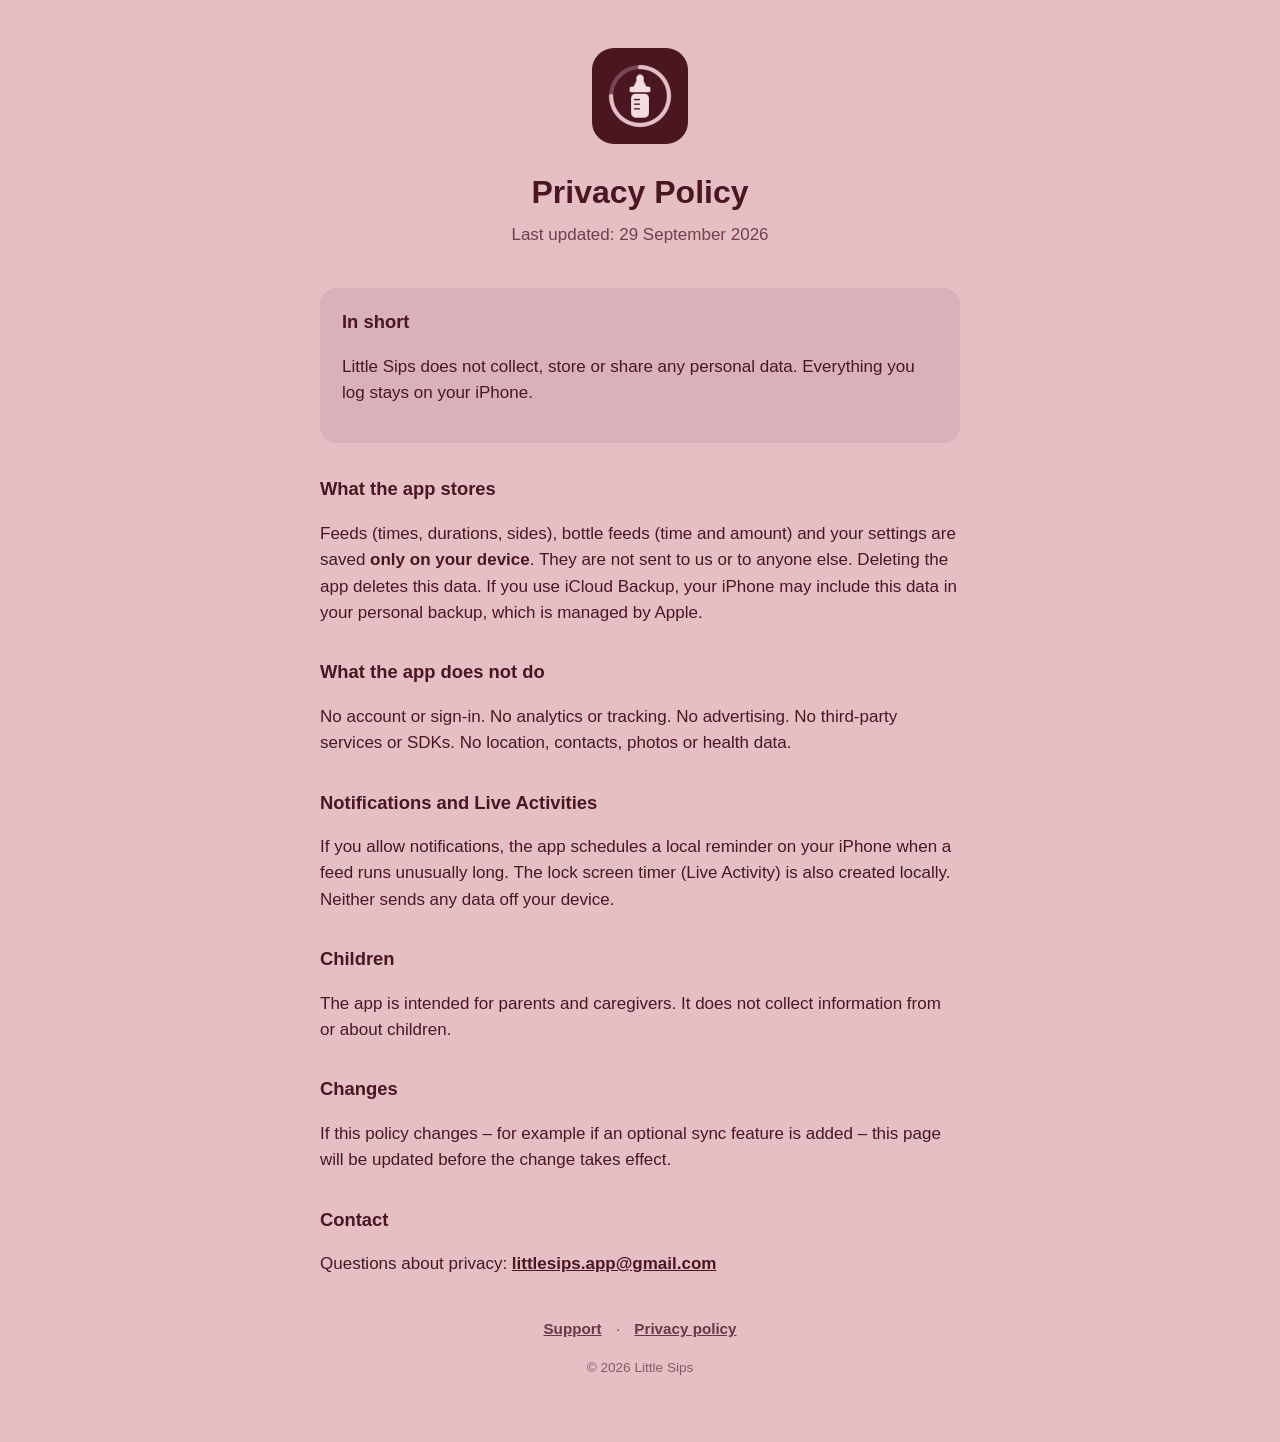
==== privacy.html @ 290bff9d "Add files via upload" ====
<!DOCTYPE html>
<html lang="en">
<head>
  <meta charset="utf-8">
  <meta name="viewport" content="width=device-width, initial-scale=1">
  <title>Little Sips – Privacy Policy</title>
  <link rel="icon" href="icon.png">
  <link rel="stylesheet" href="style.css">
</head>
<body>
<main>
  <header>
    <img src="icon.png" alt="App icon">
    <h1>Privacy Policy</h1>
    <p class="tagline">Last updated: 29 September 2026</p>
  </header>

  <div class="card">
    <h2>In short</h2>
    <p>Little Sips does not collect, store or share any personal data. Everything you log stays on your iPhone.</p>
  </div>

  <h2>What the app stores</h2>
  <p>Feeds (times, durations, sides), bottle feeds (time and amount) and your settings are saved <b>only on your device</b>. They are not sent to us or to anyone else. Deleting the app deletes this data. If you use iCloud Backup, your iPhone may include this data in your personal backup, which is managed by Apple.</p>

  <h2>What the app does not do</h2>
  <p>No account or sign-in. No analytics or tracking. No advertising. No third-party services or SDKs. No location, contacts, photos or health data.</p>

  <h2>Notifications and Live Activities</h2>
  <p>If you allow notifications, the app schedules a local reminder on your iPhone when a feed runs unusually long. The lock screen timer (Live Activity) is also created locally. Neither sends any data off your device.</p>

  <h2>Children</h2>
  <p>The app is intended for parents and caregivers. It does not collect information from or about children.</p>

  <h2>Changes</h2>
  <p>If this policy changes – for example if an optional sync feature is added – this page will be updated before the change takes effect.</p>

  <h2>Contact</h2>
  <p>Questions about privacy: <a href="mailto:littlesips.app@gmail.com?subject=Little%20Sips%20privacy">littlesips.app@gmail.com</a></p>

  <nav><a href="index.html">Support</a> · <a href="privacy.html">Privacy policy</a></nav>
  <footer>© 2026 Little Sips</footer>
</main>
</body>
</html>
---- style.css ----
:root {
  --bg: #E6BFC5;      /* dusty rose */
  --accent: #4A1721;  /* deep wine */
  --soft: #F5DCE0;    /* light pink */
  --text: #4A1721;
  --card: rgba(74, 23, 33, 0.08);
}
@media (prefers-color-scheme: dark) {
  :root {
    --bg: #4A1721;
    --accent: #E6BFC5;
    --soft: #4A1721;
    --text: #F5DCE0;
    --card: rgba(230, 191, 197, 0.12);
  }
}
* { box-sizing: border-box; }
body {
  margin: 0;
  background: var(--bg);
  color: var(--text);
  font: 17px/1.55 -apple-system, BlinkMacSystemFont, "SF Pro Text", "Helvetica Neue", Arial, sans-serif;
}
main { max-width: 680px; margin: 0 auto; padding: 48px 20px 64px; }
header { text-align: center; margin-bottom: 40px; }
header img { width: 96px; height: 96px; border-radius: 22px; }
h1 { font-size: 2rem; margin: 16px 0 4px; }
h2 { font-size: 1.15rem; margin: 32px 0 8px; }
.tagline { opacity: 0.75; margin: 0; }
.card { background: var(--card); border-radius: 16px; padding: 20px 22px; margin: 16px 0; }
.card h2 { margin-top: 0; }
a { color: var(--accent); font-weight: 600; }
.button {
  display: inline-block; margin-top: 8px; padding: 12px 22px; border-radius: 14px;
  background: var(--accent); color: var(--soft); text-decoration: none;
}
@media (prefers-color-scheme: dark) { .button { color: #4A1721; } }
nav { text-align: center; margin-top: 40px; font-size: 0.95rem; opacity: 0.8; }
nav a { margin: 0 10px; }
footer { text-align: center; margin-top: 16px; font-size: 0.85rem; opacity: 0.6; }
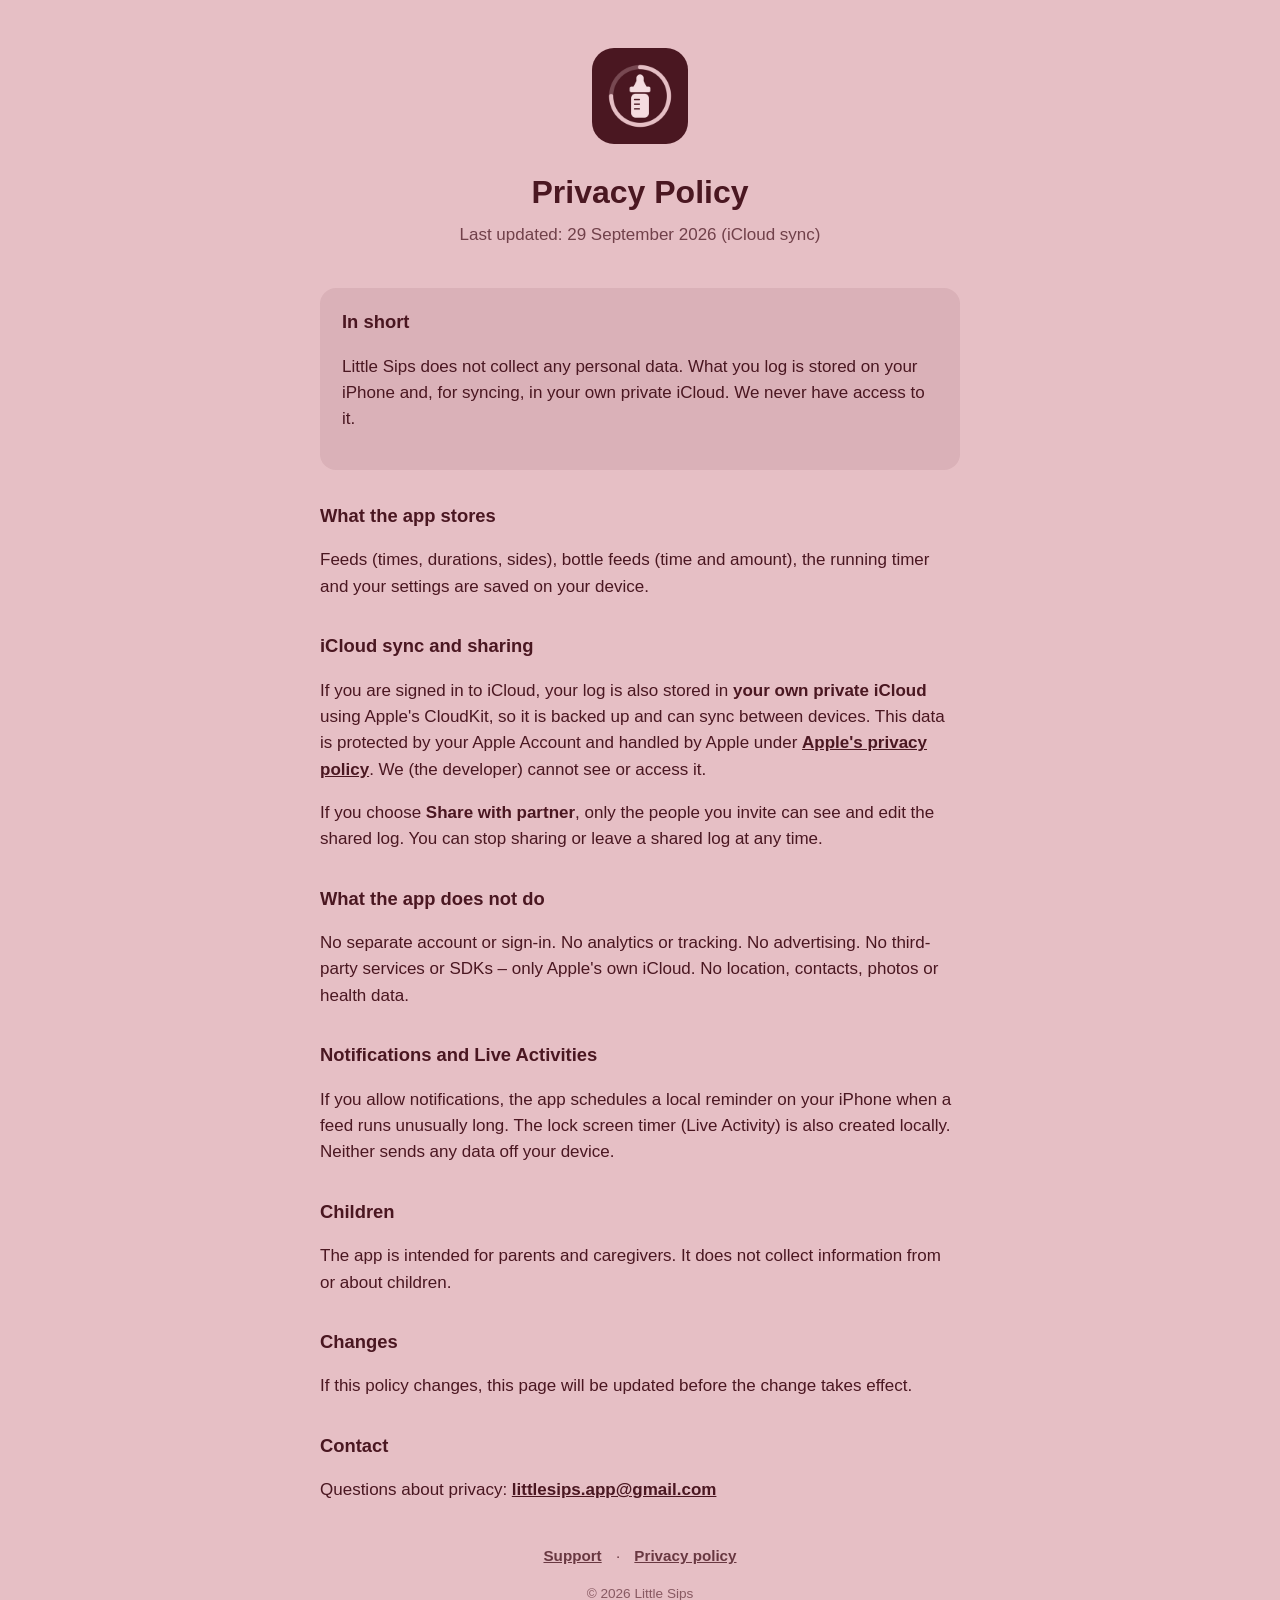
==== commit c42b8bb1: "Update privacy policy details and iCloud sync info" ====
--- a/privacy.html
+++ b/privacy.html
@@ -12,19 +12,23 @@
   <header>
     <img src="icon.png" alt="App icon">
     <h1>Privacy Policy</h1>
-    <p class="tagline">Last updated: 29 September 2026</p>
+    <p class="tagline">Last updated: 29 September 2026 (iCloud sync)</p>
   </header>
 
   <div class="card">
     <h2>In short</h2>
-    <p>Little Sips does not collect, store or share any personal data. Everything you log stays on your iPhone.</p>
+    <p>Little Sips does not collect any personal data. What you log is stored on your iPhone and, for syncing, in your own private iCloud. We never have access to it.</p>
   </div>
 
   <h2>What the app stores</h2>
-  <p>Feeds (times, durations, sides), bottle feeds (time and amount) and your settings are saved <b>only on your device</b>. They are not sent to us or to anyone else. Deleting the app deletes this data. If you use iCloud Backup, your iPhone may include this data in your personal backup, which is managed by Apple.</p>
+  <p>Feeds (times, durations, sides), bottle feeds (time and amount), the running timer and your settings are saved on your device.</p>
+
+  <h2>iCloud sync and sharing</h2>
+  <p>If you are signed in to iCloud, your log is also stored in <b>your own private iCloud</b> using Apple's CloudKit, so it is backed up and can sync between devices. This data is protected by your Apple Account and handled by Apple under <a href="https://www.apple.com/legal/privacy/">Apple's privacy policy</a>. We (the developer) cannot see or access it.</p>
+  <p>If you choose <b>Share with partner</b>, only the people you invite can see and edit the shared log. You can stop sharing or leave a shared log at any time.</p>
 
   <h2>What the app does not do</h2>
-  <p>No account or sign-in. No analytics or tracking. No advertising. No third-party services or SDKs. No location, contacts, photos or health data.</p>
+  <p>No separate account or sign-in. No analytics or tracking. No advertising. No third-party services or SDKs – only Apple's own iCloud. No location, contacts, photos or health data.</p>
 
   <h2>Notifications and Live Activities</h2>
   <p>If you allow notifications, the app schedules a local reminder on your iPhone when a feed runs unusually long. The lock screen timer (Live Activity) is also created locally. Neither sends any data off your device.</p>
@@ -33,7 +37,7 @@
   <p>The app is intended for parents and caregivers. It does not collect information from or about children.</p>
 
   <h2>Changes</h2>
-  <p>If this policy changes – for example if an optional sync feature is added – this page will be updated before the change takes effect.</p>
+  <p>If this policy changes, this page will be updated before the change takes effect.</p>
 
   <h2>Contact</h2>
   <p>Questions about privacy: <a href="mailto:littlesips.app@gmail.com?subject=Little%20Sips%20privacy">littlesips.app@gmail.com</a></p>
